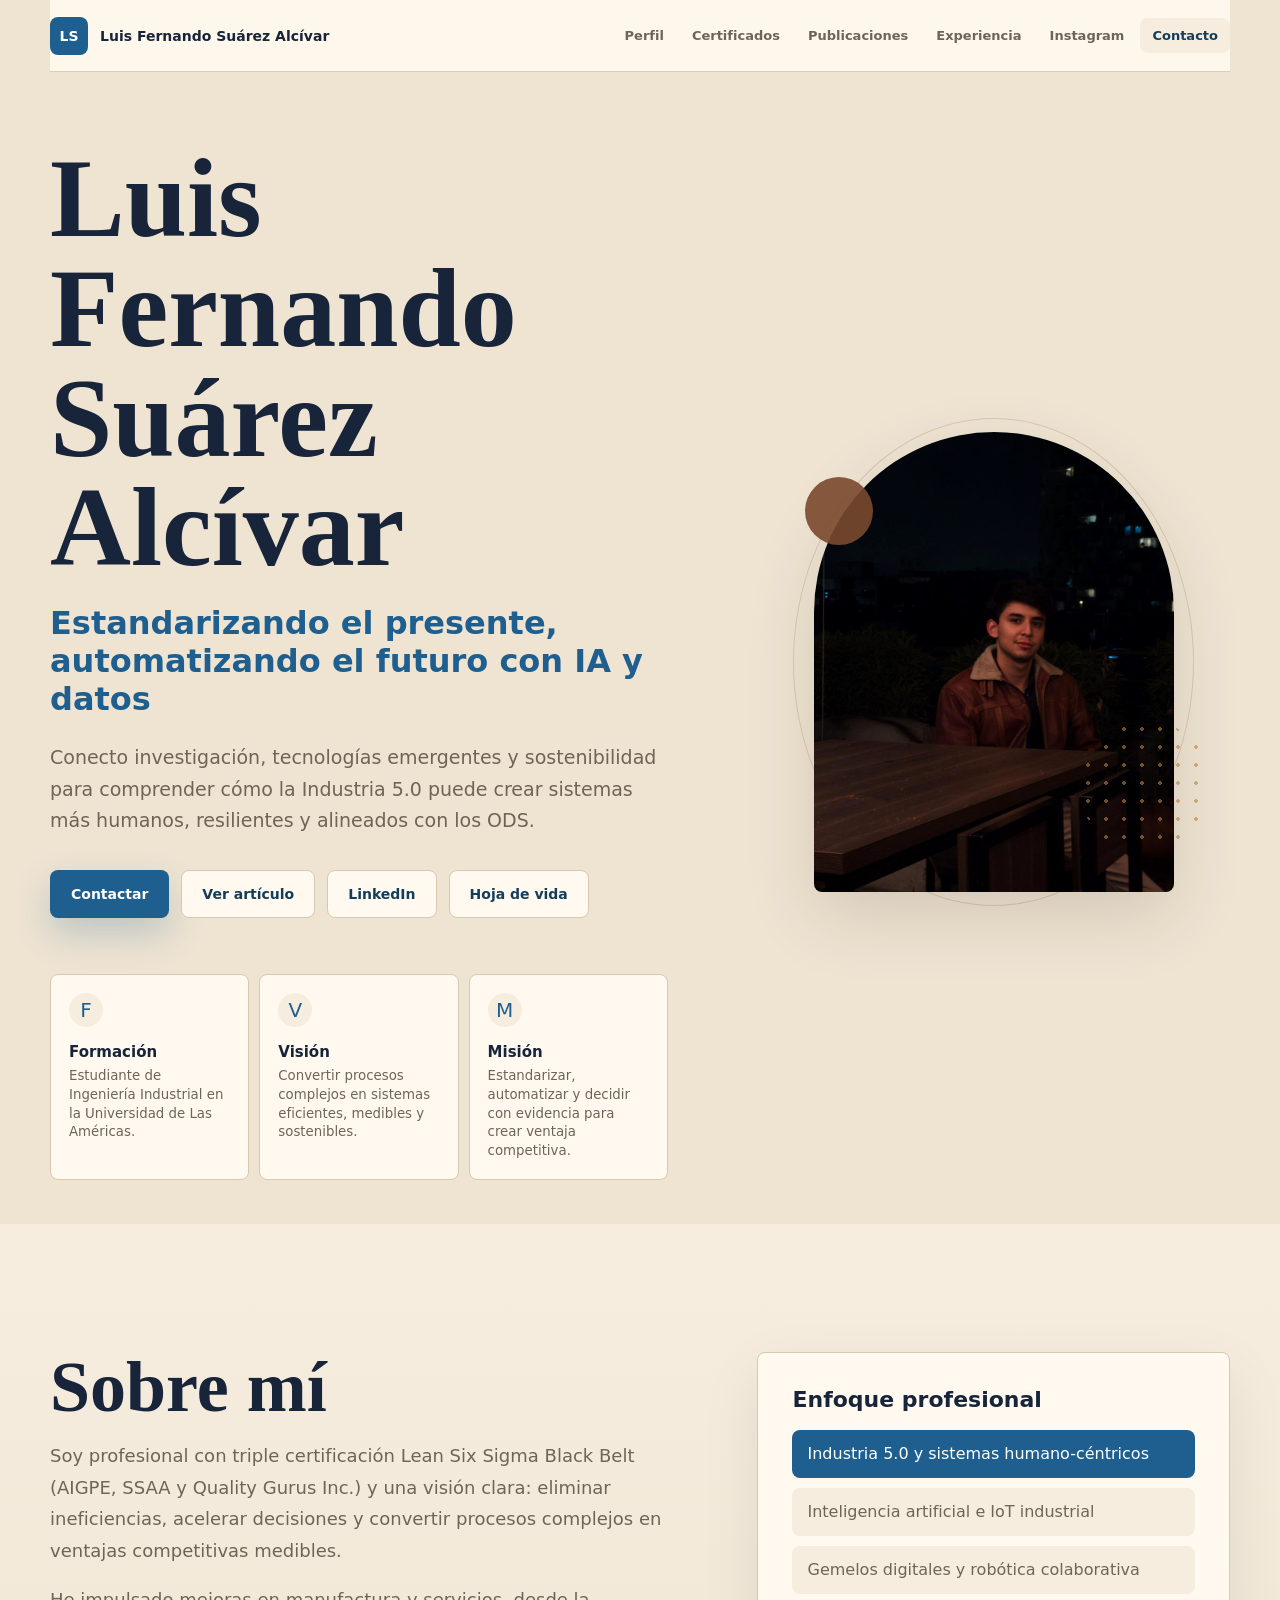
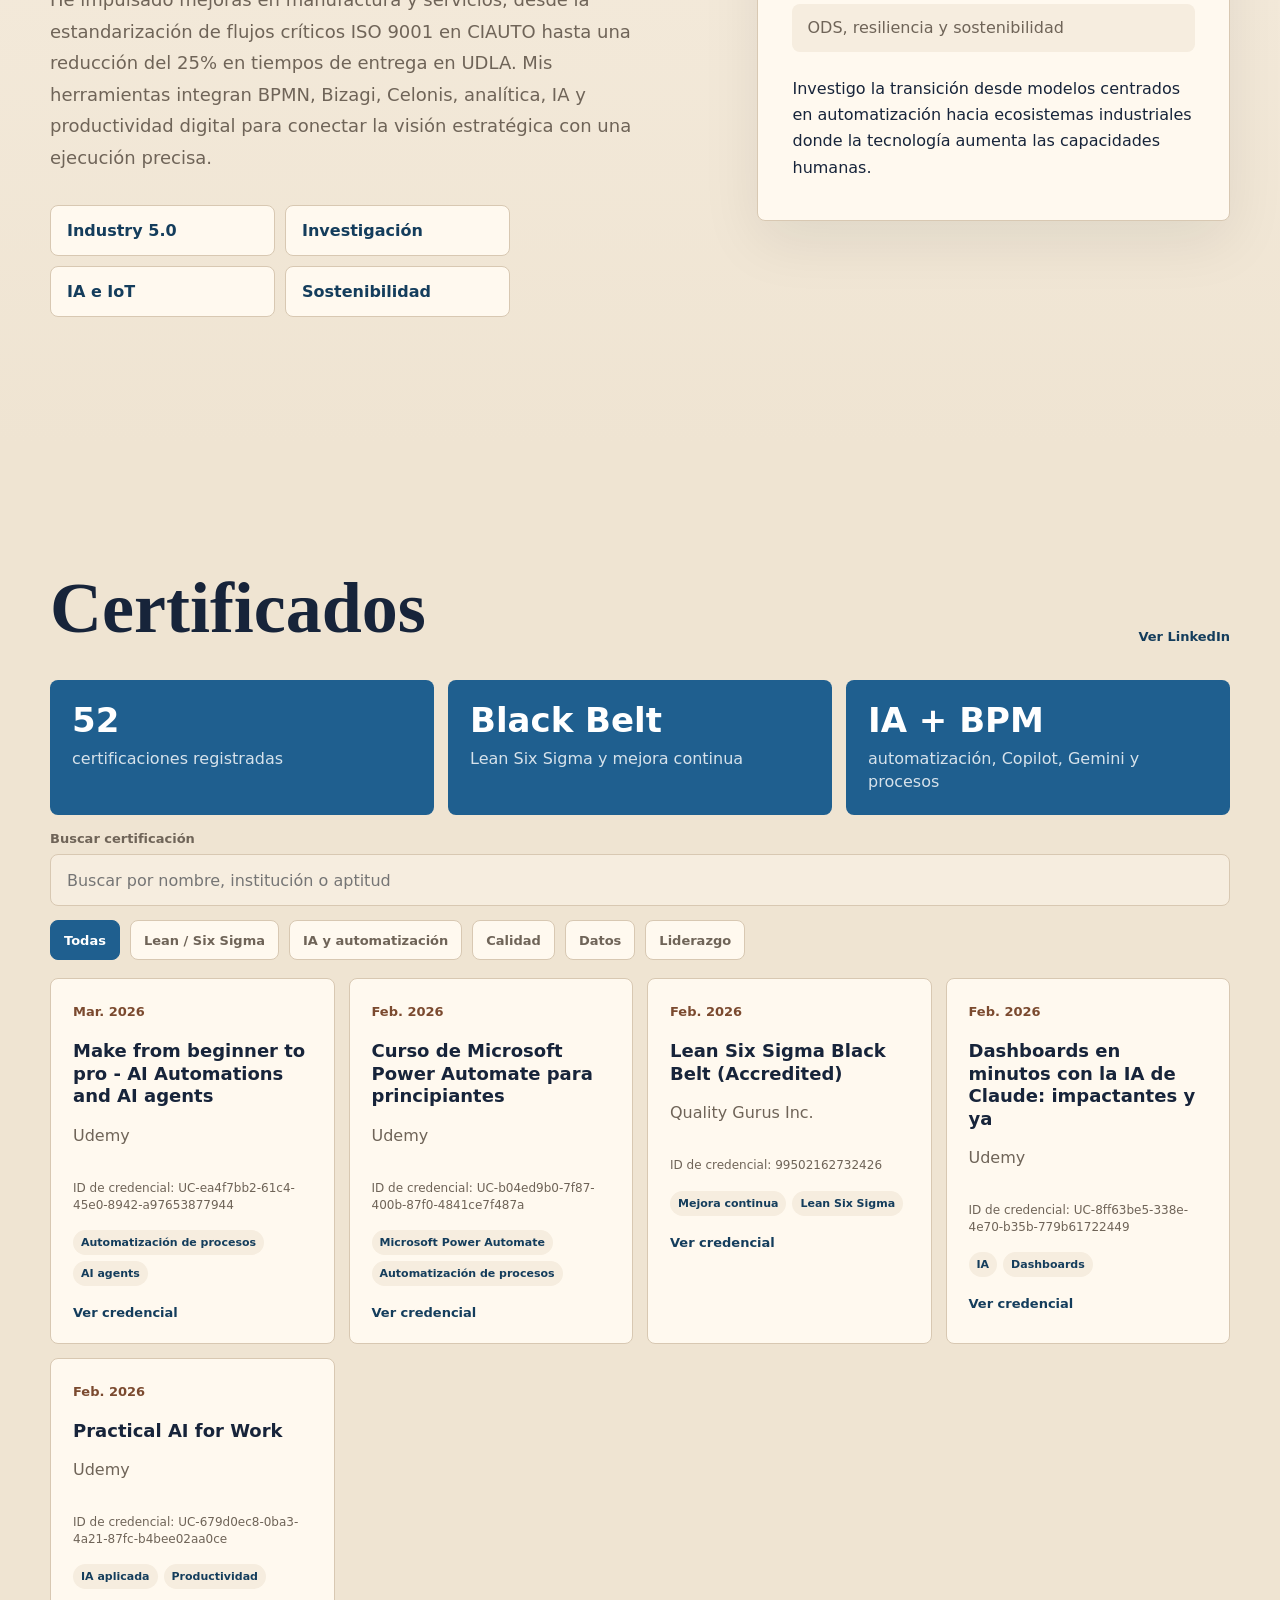
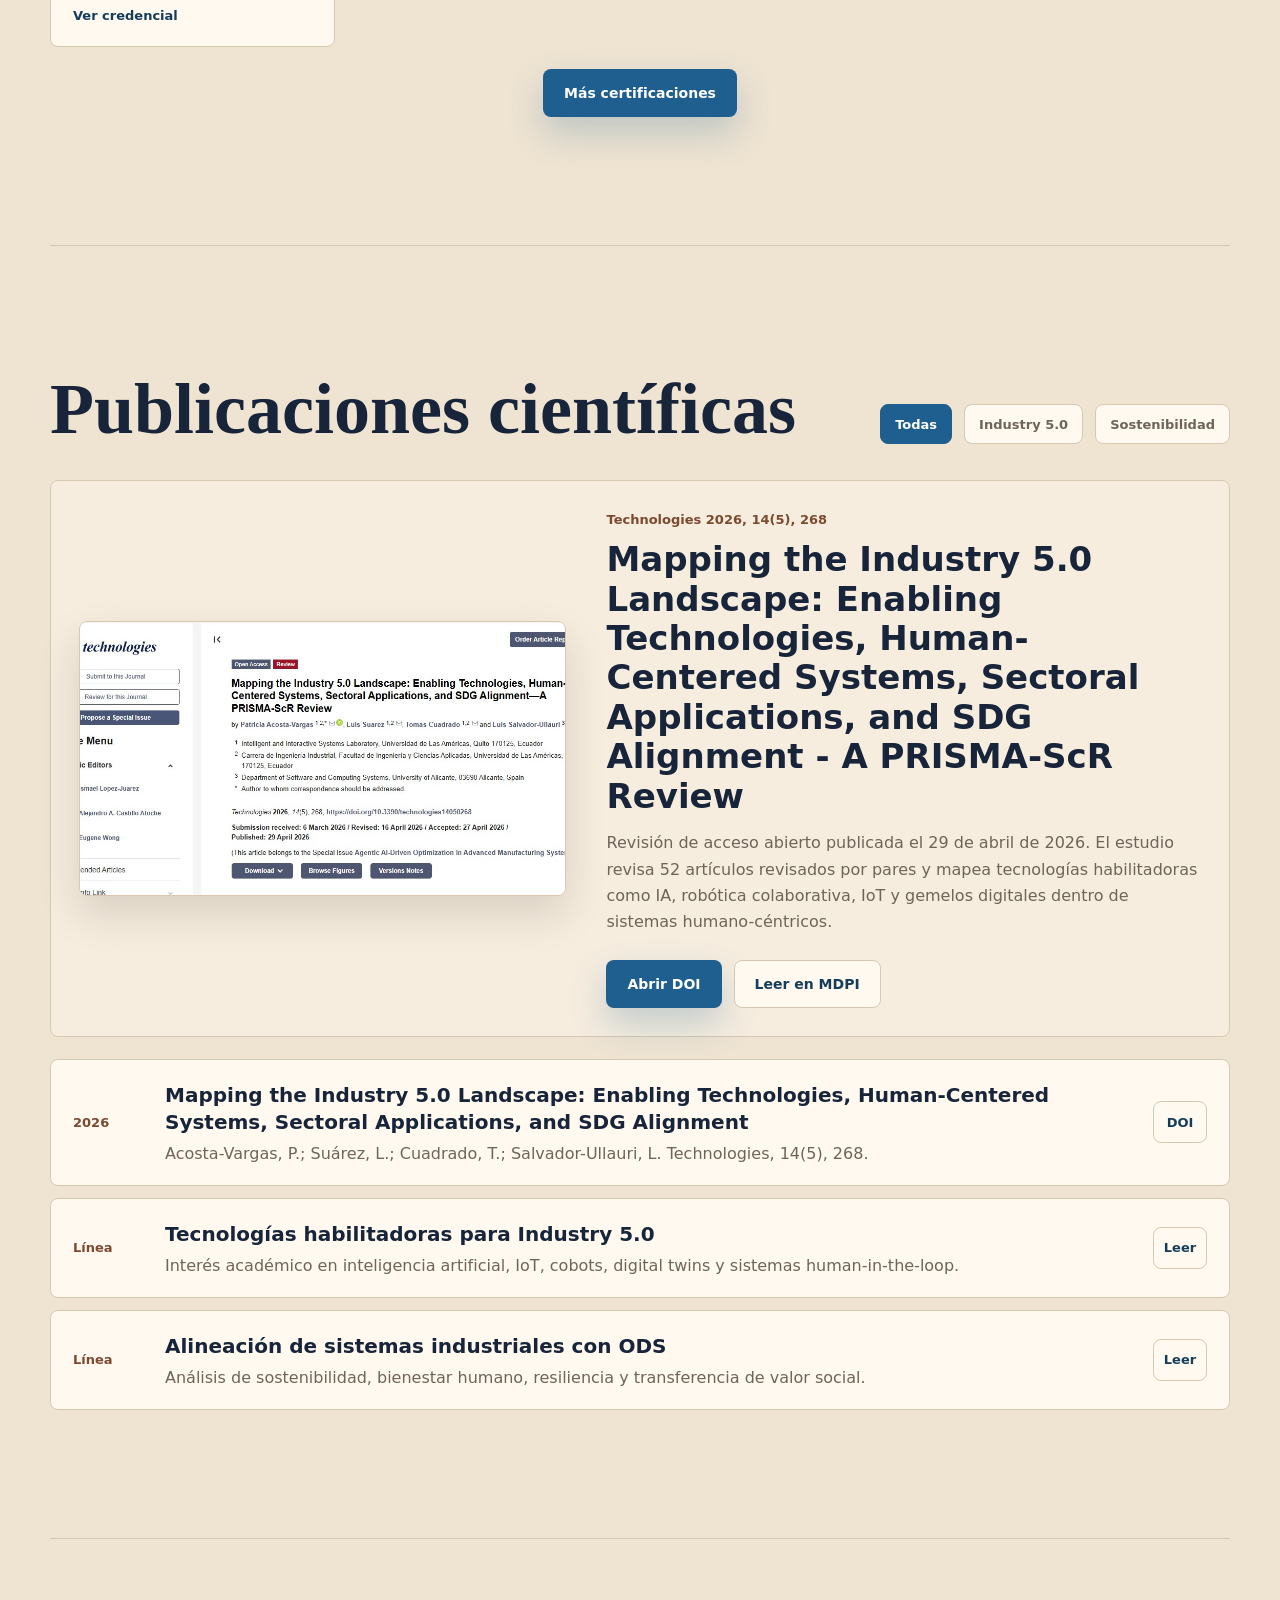
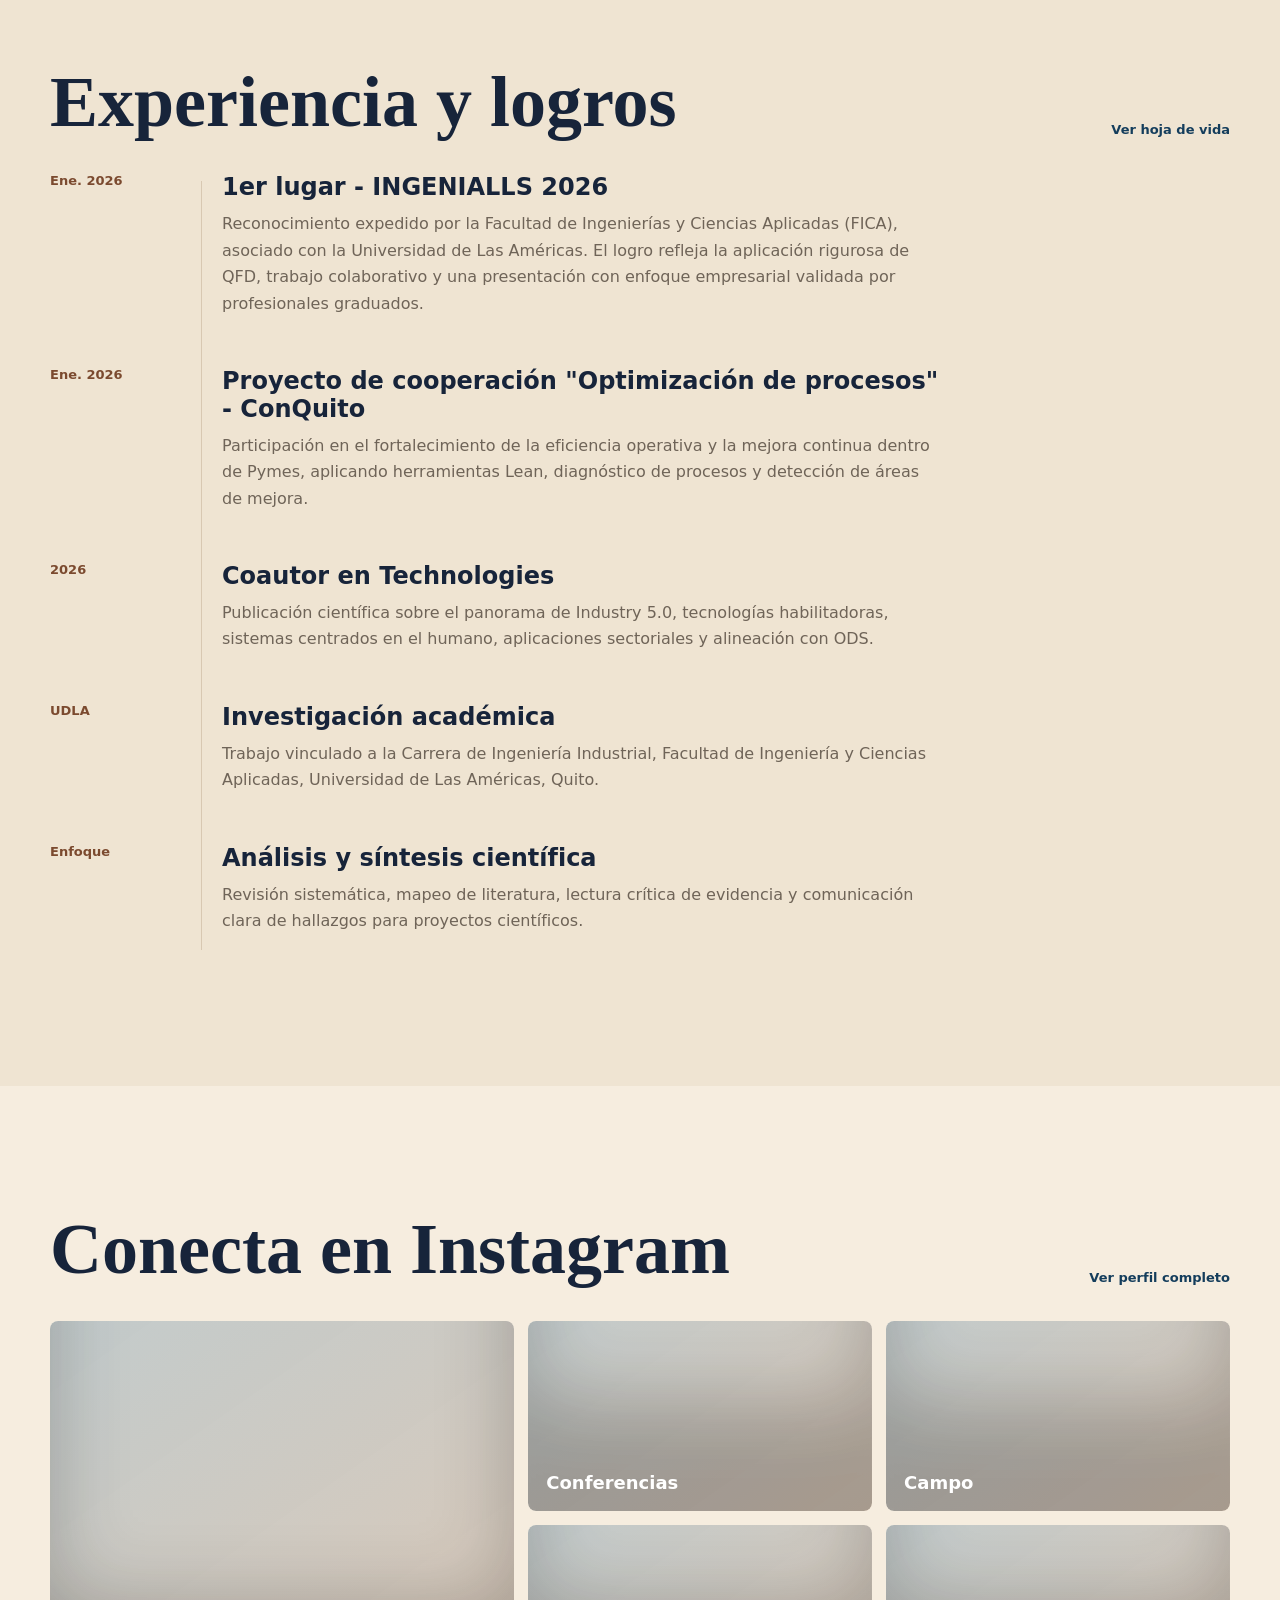
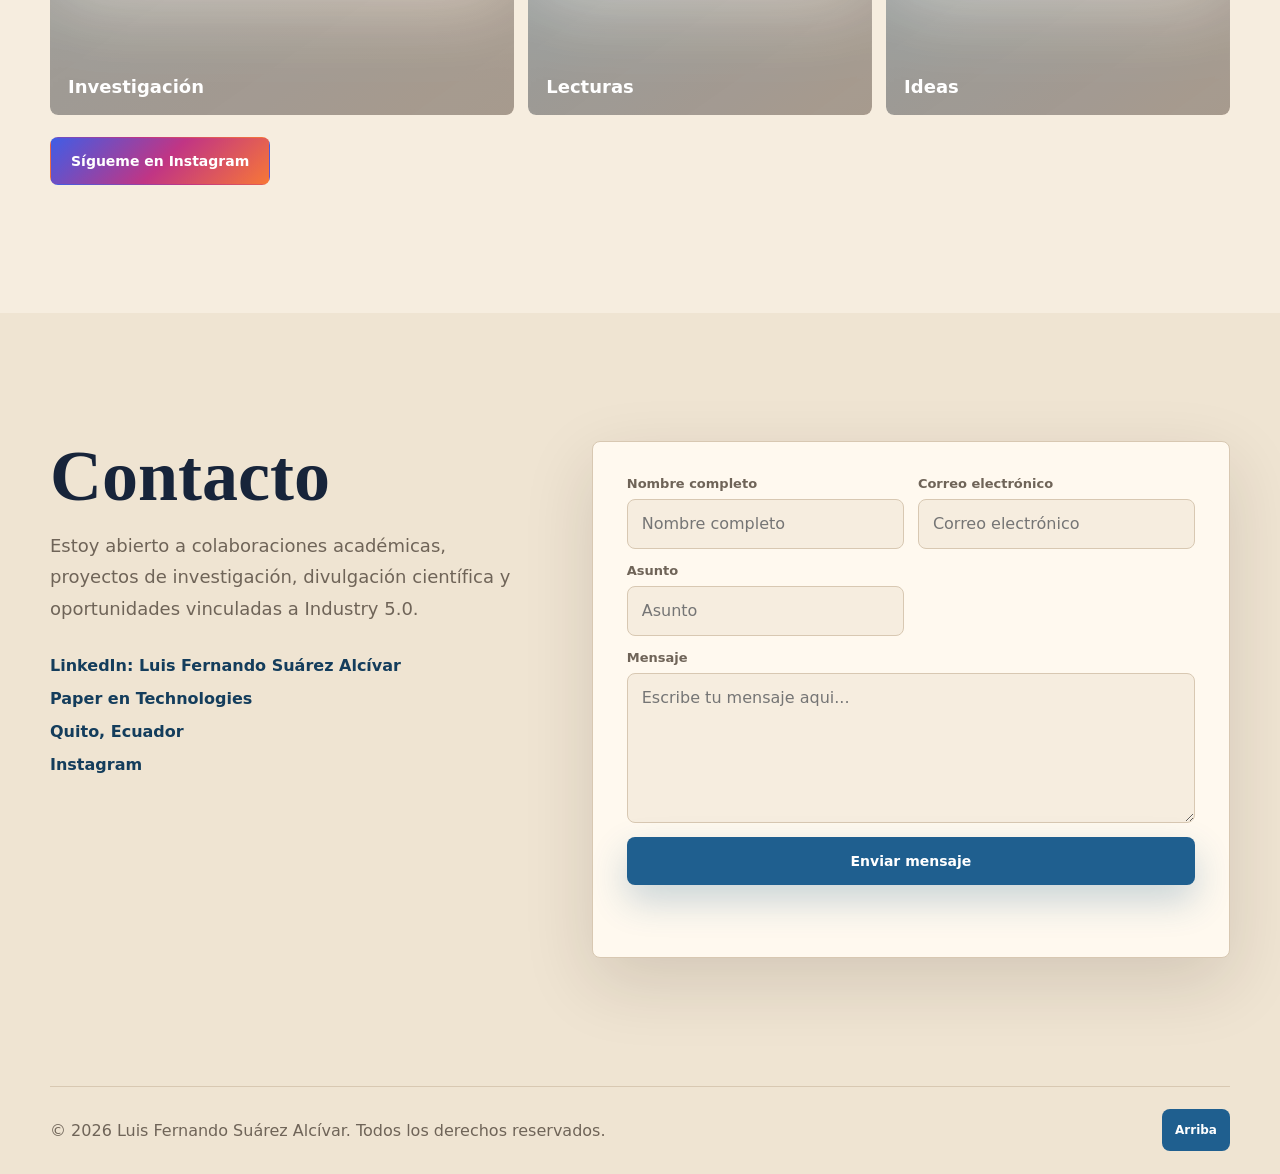
==== index.html @ bac282fa "Add professional portfolio website" ====
<!DOCTYPE html>
<html lang="es">
  <head>
    <meta charset="UTF-8" />
    <meta name="viewport" content="width=device-width, initial-scale=1.0" />
    <title>Luis Fernando Suárez Alcívar | Perfil profesional</title>
    <meta
      name="description"
      content="Perfil profesional de Luis Fernando Suárez Alcívar: investigación, publicaciones científicas, experiencia, certificados, contacto e Instagram."
    />
    <link rel="stylesheet" href="styles.css" />
  </head>
  <body>
    <header class="site-header">
      <a class="brand" href="#inicio" aria-label="Ir al inicio">
        <span>LS</span>
        <strong>Luis Fernando Suárez Alcívar</strong>
      </a>
      <button class="menu-toggle" aria-label="Abrir menú" aria-expanded="false">
        <span></span><span></span><span></span>
      </button>
      <nav class="nav-links" aria-label="Navegación principal">
        <a class="active" href="#perfil">Perfil</a>
        <a href="#certificados">Certificados</a>
        <a href="#papers">Publicaciones</a>
        <a href="#experiencia">Experiencia</a>
        <a href="#instagram">Instagram</a>
        <a href="#contacto">Contacto</a>
      </nav>
    </header>

    <main id="inicio">
      <section class="hero section-grid">
        <div class="hero-copy reveal">
          <h1>Luis Fernando Suárez Alcívar</h1>
          <p class="role">Estandarizando el presente, automatizando el futuro con IA y datos</p>
          <p class="lead">
            Conecto investigación, tecnologías emergentes y sostenibilidad para
            comprender cómo la Industria 5.0 puede crear sistemas más humanos,
            resilientes y alineados con los ODS.
          </p>
          <div class="hero-actions">
            <a class="button primary" href="#contacto">Contactar</a>
            <a class="button secondary" href="https://www.mdpi.com/2227-7080/14/5/268" target="_blank" rel="noreferrer">Ver artículo</a>
            <a class="button secondary" href="https://www.linkedin.com/in/luis-fernando-su%C3%A1rez-alc%C3%ADvar-9bb5a4295/" target="_blank" rel="noreferrer">LinkedIn</a>
            <a class="button secondary" href="assets/hoja-de-vida-luis-suarez.pdf" target="_blank" rel="noreferrer">Hoja de vida</a>
          </div>
          <div class="proof-row" aria-label="Fortalezas profesionales">
            <article>
              <span class="icon">F</span>
              <strong>Formación</strong>
              <small>Estudiante de Ingeniería Industrial en la Universidad de Las Américas.</small>
            </article>
            <article>
              <span class="icon">V</span>
              <strong>Visión</strong>
              <small>Convertir procesos complejos en sistemas eficientes, medibles y sostenibles.</small>
            </article>
            <article>
              <span class="icon">M</span>
              <strong>Misión</strong>
              <small>Estandarizar, automatizar y decidir con evidencia para crear ventaja competitiva.</small>
            </article>
          </div>
        </div>
        <div class="portrait-wrap reveal" aria-label="Retrato profesional">
          <div class="portrait-orbit"></div>
          <img class="portrait" src="assets/luis-fernando-suarez.jpeg" alt="Retrato de Luis Fernando Suárez Alcívar" />
          <div class="dot-field" aria-hidden="true"></div>
          <div class="coral-dot" aria-hidden="true"></div>
        </div>
      </section>

      <section id="perfil" class="about">
        <div class="section-grid">
          <div class="section-copy reveal">
            <h2>Sobre mí</h2>
            <p>
              Soy profesional con triple certificación Lean Six Sigma Black Belt
              (AIGPE, SSAA y Quality Gurus Inc.) y una visión clara: eliminar
              ineficiencias, acelerar decisiones y convertir procesos complejos
              en ventajas competitivas medibles.
            </p>
            <p>
              He impulsado mejoras en manufactura y servicios, desde la estandarización
              de flujos críticos ISO 9001 en CIAUTO hasta una reducción del 25% en
              tiempos de entrega en UDLA. Mis herramientas integran BPMN, Bizagi, Celonis,
              analítica, IA y productividad digital para conectar la visión estratégica
              con una ejecución precisa.
            </p>
            <div class="value-grid">
              <span>Industry 5.0</span>
              <span>Investigación</span>
              <span>IA e IoT</span>
              <span>Sostenibilidad</span>
            </div>
          </div>
          <div class="focus-panel reveal">
            <h3>Enfoque profesional</h3>
            <button class="focus-item active" data-detail="investigacion">
              Industria 5.0 y sistemas humano-céntricos
            </button>
            <button class="focus-item" data-detail="datos">
              Inteligencia artificial e IoT industrial
            </button>
            <button class="focus-item" data-detail="politicas">
              Gemelos digitales y robótica colaborativa
            </button>
            <button class="focus-item" data-detail="consultoria">
              ODS, resiliencia y sostenibilidad
            </button>
            <p id="focus-detail">
              Investigo la transición desde modelos centrados en automatización hacia
              ecosistemas industriales donde la tecnología aumenta las capacidades humanas.
            </p>
          </div>
        </div>
      </section>

      <section id="certificados" class="content-section">
        <div class="section-heading reveal">
          <h2>Certificados</h2>
          <a href="https://www.linkedin.com/in/luis-fernando-su%C3%A1rez-alc%C3%ADvar-9bb5a4295/" target="_blank" rel="noreferrer">Ver LinkedIn</a>
        </div>
        <div class="cert-summary reveal" aria-label="Resumen de certificaciones">
          <article>
            <strong>52</strong>
            <span>certificaciones registradas</span>
          </article>
          <article>
            <strong>Black Belt</strong>
            <span>Lean Six Sigma y mejora continua</span>
          </article>
          <article>
            <strong>IA + BPM</strong>
            <span>automatización, Copilot, Gemini y procesos</span>
          </article>
        </div>
        <div class="cert-toolbar reveal">
          <label>
            <span>Buscar certificación</span>
            <input id="certificate-search" type="search" placeholder="Buscar por nombre, institución o aptitud" />
          </label>
          <div class="cert-filters" role="group" aria-label="Filtrar certificaciones">
            <button class="cert-filter active" data-cert-filter="all">Todas</button>
            <button class="cert-filter" data-cert-filter="lean">Lean / Six Sigma</button>
            <button class="cert-filter" data-cert-filter="ai">IA y automatización</button>
            <button class="cert-filter" data-cert-filter="quality">Calidad</button>
            <button class="cert-filter" data-cert-filter="data">Datos</button>
            <button class="cert-filter" data-cert-filter="leadership">Liderazgo</button>
          </div>
        </div>
        <div id="certificate-grid" class="certificate-track reveal" aria-live="polite"></div>
        <div class="cert-more-row reveal">
          <a class="button primary" href="certificaciones.html">Más certificaciones</a>
        </div>
      </section>

      <section id="papers" class="content-section papers-section">
        <div class="section-heading reveal">
          <h2>Publicaciones científicas</h2>
          <div class="filter-buttons" role="group" aria-label="Filtrar publicaciones">
            <button class="filter active" data-filter="all">Todas</button>
            <button class="filter" data-filter="industry">Industry 5.0</button>
            <button class="filter" data-filter="sostenibilidad">Sostenibilidad</button>
          </div>
        </div>
        <article class="featured-paper reveal">
          <img src="assets/paper-technologies.jpg" alt="Captura del artículo publicado en Technologies" />
          <div>
            <span>Technologies 2026, 14(5), 268</span>
            <h3>Mapping the Industry 5.0 Landscape: Enabling Technologies, Human-Centered Systems, Sectoral Applications, and SDG Alignment - A PRISMA-ScR Review</h3>
            <p>
              Revisión de acceso abierto publicada el 29 de abril de 2026. El estudio revisa 52 artículos
              revisados por pares y mapea tecnologías habilitadoras como IA, robótica colaborativa,
              IoT y gemelos digitales dentro de sistemas humano-céntricos.
            </p>
            <div class="paper-actions">
              <a class="button primary" href="https://doi.org/10.3390/technologies14050268" target="_blank" rel="noreferrer">Abrir DOI</a>
              <a class="button secondary" href="https://www.mdpi.com/2227-7080/14/5/268" target="_blank" rel="noreferrer">Leer en MDPI</a>
            </div>
          </div>
        </article>
        <div class="paper-list reveal">
          <article class="paper" data-category="industry">
            <span>2026</span>
            <div>
              <h3>Mapping the Industry 5.0 Landscape: Enabling Technologies, Human-Centered Systems, Sectoral Applications, and SDG Alignment</h3>
              <p>Acosta-Vargas, P.; Suárez, L.; Cuadrado, T.; Salvador-Ullauri, L. Technologies, 14(5), 268.</p>
            </div>
            <a href="https://doi.org/10.3390/technologies14050268" target="_blank" rel="noreferrer" aria-label="Abrir DOI del artículo Industry 5.0">DOI</a>
          </article>
          <article class="paper" data-category="industry">
            <span>Línea</span>
            <div>
              <h3>Tecnologías habilitadoras para Industry 5.0</h3>
              <p>Interés académico en inteligencia artificial, IoT, cobots, digital twins y sistemas human-in-the-loop.</p>
            </div>
            <a href="https://www.mdpi.com/2227-7080/14/5/268" target="_blank" rel="noreferrer" aria-label="Leer línea de investigación en MDPI">Leer</a>
          </article>
          <article class="paper" data-category="sostenibilidad">
            <span>Línea</span>
            <div>
              <h3>Alineación de sistemas industriales con ODS</h3>
              <p>Análisis de sostenibilidad, bienestar humano, resiliencia y transferencia de valor social.</p>
            </div>
            <a href="https://www.mdpi.com/2227-7080/14/5/268" target="_blank" rel="noreferrer" aria-label="Leer sobre sostenibilidad y ODS">Leer</a>
          </article>
        </div>
      </section>

      <section id="experiencia" class="content-section">
        <div class="section-heading reveal">
          <h2>Experiencia y logros</h2>
          <a href="assets/hoja-de-vida-luis-suarez.pdf" target="_blank" rel="noreferrer">Ver hoja de vida</a>
        </div>
        <div class="timeline reveal">
          <article>
            <time>Ene. 2026</time>
            <div>
              <h3>1er lugar - INGENIALLS 2026</h3>
              <p>Reconocimiento expedido por la Facultad de Ingenierías y Ciencias Aplicadas (FICA), asociado con la Universidad de Las Américas. El logro refleja la aplicación rigurosa de QFD, trabajo colaborativo y una presentación con enfoque empresarial validada por profesionales graduados.</p>
            </div>
          </article>
          <article>
            <time>Ene. 2026</time>
            <div>
              <h3>Proyecto de cooperación "Optimización de procesos" - ConQuito</h3>
              <p>Participación en el fortalecimiento de la eficiencia operativa y la mejora continua dentro de Pymes, aplicando herramientas Lean, diagnóstico de procesos y detección de áreas de mejora.</p>
            </div>
          </article>
          <article>
            <time>2026</time>
            <div>
              <h3>Coautor en Technologies</h3>
              <p>Publicación científica sobre el panorama de Industry 5.0, tecnologías habilitadoras, sistemas centrados en el humano, aplicaciones sectoriales y alineación con ODS.</p>
            </div>
          </article>
          <article>
            <time>UDLA</time>
            <div>
              <h3>Investigación académica</h3>
              <p>Trabajo vinculado a la Carrera de Ingeniería Industrial, Facultad de Ingeniería y Ciencias Aplicadas, Universidad de Las Américas, Quito.</p>
            </div>
          </article>
          <article>
            <time>Enfoque</time>
            <div>
              <h3>Análisis y síntesis científica</h3>
              <p>Revisión sistemática, mapeo de literatura, lectura crítica de evidencia y comunicación clara de hallazgos para proyectos científicos.</p>
            </div>
          </article>
        </div>
      </section>

      <section id="instagram" class="instagram-section">
        <div class="section-heading reveal">
          <h2>Conecta en Instagram</h2>
          <a href="https://www.instagram.com/" target="_blank" rel="noreferrer">Ver perfil completo</a>
        </div>
        <div class="instagram-grid reveal" aria-label="Vista previa de Instagram">
          <a class="insta-card post-1" href="https://www.instagram.com/" target="_blank" rel="noreferrer"><span>Investigación</span></a>
          <a class="insta-card post-2" href="https://www.instagram.com/" target="_blank" rel="noreferrer"><span>Conferencias</span></a>
          <a class="insta-card post-3" href="https://www.instagram.com/" target="_blank" rel="noreferrer"><span>Campo</span></a>
          <a class="insta-card post-4" href="https://www.instagram.com/" target="_blank" rel="noreferrer"><span>Lecturas</span></a>
          <a class="insta-card post-5" href="https://www.instagram.com/" target="_blank" rel="noreferrer"><span>Ideas</span></a>
        </div>
          <a class="button instagram-button" href="https://www.instagram.com/" target="_blank" rel="noreferrer">
          Sígueme en Instagram
        </a>
      </section>

      <section id="contacto" class="contact-section">
        <div class="contact-info reveal">
          <h2>Contacto</h2>
          <p>Estoy abierto a colaboraciones académicas, proyectos de investigación, divulgación científica y oportunidades vinculadas a Industry 5.0.</p>
          <ul>
            <li><a href="https://www.linkedin.com/in/luis-fernando-su%C3%A1rez-alc%C3%ADvar-9bb5a4295/" target="_blank" rel="noreferrer">LinkedIn: Luis Fernando Suárez Alcívar</a></li>
            <li><a href="https://www.mdpi.com/2227-7080/14/5/268" target="_blank" rel="noreferrer">Paper en Technologies</a></li>
            <li>Quito, Ecuador</li>
            <li><a href="https://www.instagram.com/" target="_blank" rel="noreferrer">Instagram</a></li>
          </ul>
        </div>
        <form class="contact-form reveal">
          <label>
            <span>Nombre completo</span>
            <input type="text" name="name" placeholder="Nombre completo" required />
          </label>
          <label>
            <span>Correo electrónico</span>
            <input type="email" name="email" placeholder="Correo electrónico" required />
          </label>
          <label>
            <span>Asunto</span>
            <input type="text" name="subject" placeholder="Asunto" required />
          </label>
          <label class="message-field">
            <span>Mensaje</span>
            <textarea name="message" placeholder="Escribe tu mensaje aqui..." required></textarea>
          </label>
          <button class="button primary" type="submit">Enviar mensaje</button>
          <p class="form-status" role="status" aria-live="polite"></p>
        </form>
      </section>
    </main>

    <footer>
      <p>&copy; 2026 Luis Fernando Suárez Alcívar. Todos los derechos reservados.</p>
      <a href="#inicio" aria-label="Volver arriba">Arriba</a>
    </footer>

    <script src="script.js"></script>
  </body>
</html>
---- styles.css ----
:root {
  --bg: #efe4d2;
  --surface: #fff9ef;
  --ink: #17243a;
  --muted: #6f6458;
  --line: #d8c8b2;
  --soft: #f6eddf;
  --soft-2: #e8ddcc;
  --emerald: #1f5f8f;
  --emerald-dark: #143d5c;
  --coral: #7b4a2f;
  --gold: #b78345;
  --shadow: 0 24px 70px rgba(42, 30, 21, 0.14);
  --radius: 8px;
  --max: 1180px;
}

* {
  box-sizing: border-box;
}

html {
  scroll-behavior: smooth;
}

body {
  margin: 0;
  color: var(--ink);
  background: var(--bg);
  font-family: Inter, ui-sans-serif, system-ui, -apple-system, BlinkMacSystemFont, "Segoe UI", sans-serif;
  letter-spacing: 0;
}

body.menu-open {
  overflow: hidden;
}

a {
  color: inherit;
  text-decoration: none;
}

button,
input,
textarea {
  font: inherit;
}

.site-header {
  position: sticky;
  top: 0;
  z-index: 50;
  display: flex;
  align-items: center;
  justify-content: space-between;
  width: min(var(--max), calc(100% - 40px));
  height: 72px;
  margin: 0 auto;
  background: rgba(255, 249, 239, 0.9);
  border-bottom: 1px solid rgba(216, 200, 178, 0.9);
  backdrop-filter: blur(18px);
}

.brand {
  display: inline-flex;
  align-items: center;
  gap: 12px;
  min-width: 0;
  font-size: 14px;
}

.brand span {
  display: grid;
  place-items: center;
  width: 38px;
  height: 38px;
  color: #fff;
  background: var(--emerald);
  border-radius: var(--radius);
  font-weight: 800;
}

.brand strong {
  white-space: nowrap;
}

.nav-links {
  display: flex;
  align-items: center;
  gap: 4px;
}

.nav-links a {
  padding: 10px 12px;
  border-radius: var(--radius);
  color: var(--muted);
  font-size: 13px;
  font-weight: 700;
  transition: color 180ms ease, background 180ms ease;
}

.nav-links a:hover,
.nav-links a.active {
  color: var(--emerald-dark);
  background: var(--soft);
}

.menu-toggle {
  display: none;
  width: 42px;
  height: 42px;
  padding: 0;
  background: transparent;
  border: 1px solid var(--line);
  border-radius: var(--radius);
}

.menu-toggle span {
  display: block;
  width: 18px;
  height: 2px;
  margin: 4px auto;
  background: var(--ink);
}

.section-grid {
  display: grid;
  grid-template-columns: minmax(0, 1.02fr) minmax(320px, 0.78fr);
  gap: clamp(36px, 7vw, 90px);
  width: min(var(--max), calc(100% - 40px));
  margin: 0 auto;
}

.hero {
  min-height: calc(100vh - 72px);
  align-items: center;
  padding: 72px 0 44px;
}

.hero h1,
.section-copy h2,
.section-heading h2,
.contact-info h2 {
  margin: 0;
  font-family: Georgia, "Times New Roman", serif;
  font-weight: 700;
  line-height: 0.98;
  letter-spacing: 0;
}

.hero h1 {
  max-width: 780px;
  font-size: clamp(58px, 9vw, 112px);
}

.role {
  margin: 22px 0 0;
  color: var(--emerald);
  font-size: clamp(20px, 3vw, 32px);
  font-weight: 800;
  line-height: 1.18;
}

.lead {
  max-width: 650px;
  margin: 24px 0 0;
  color: var(--muted);
  font-size: 19px;
  line-height: 1.65;
}

.hero-actions,
.filter-buttons {
  display: flex;
  flex-wrap: wrap;
  gap: 12px;
}

.hero-actions {
  margin-top: 34px;
}

.button {
  display: inline-flex;
  align-items: center;
  justify-content: center;
  min-height: 48px;
  padding: 0 20px;
  border: 1px solid transparent;
  border-radius: var(--radius);
  font-size: 14px;
  font-weight: 800;
  cursor: pointer;
  transition: transform 180ms ease, box-shadow 180ms ease, background 180ms ease;
}

.button:hover,
.paper a:hover,
.certificate-track a:hover,
.section-heading a:hover {
  transform: translateY(-2px);
}

.primary {
  color: #fff;
  background: var(--emerald);
  box-shadow: 0 16px 36px rgba(31, 95, 143, 0.24);
}

.secondary {
  color: var(--emerald-dark);
  background: var(--surface);
  border-color: var(--line);
}

.proof-row {
  display: grid;
  grid-template-columns: repeat(3, minmax(0, 1fr));
  gap: 10px;
  margin-top: 56px;
}

.proof-row article,
.focus-panel,
.certificate-track article,
.paper,
.contact-form {
  border: 1px solid var(--line);
  border-radius: var(--radius);
  background: var(--surface);
}

.proof-row article {
  min-height: 132px;
  padding: 18px;
}

.proof-row .icon {
  display: inline-grid;
  place-items: center;
  width: 34px;
  height: 34px;
  margin-bottom: 16px;
  color: var(--emerald);
  background: var(--soft);
  border-radius: 50%;
  font-size: 20px;
}

.proof-row strong,
.proof-row small {
  display: block;
}

.proof-row strong {
  font-size: 15px;
}

.proof-row small {
  margin-top: 6px;
  color: var(--muted);
  line-height: 1.4;
}

.portrait-wrap {
  position: relative;
  min-height: 560px;
  display: grid;
  place-items: center;
}

.portrait-orbit {
  position: absolute;
  inset: 36px;
  border: 1px solid var(--line);
  border-radius: 50%;
}

.portrait {
  position: relative;
  width: min(78vw, 360px);
  height: min(78vw, 460px);
  overflow: hidden;
  border-radius: 180px 180px 8px 8px;
  object-fit: cover;
  object-position: 50% 46%;
  box-shadow: var(--shadow);
  filter: saturate(1.06) contrast(1.04);
}

.portrait-head {
  width: 130px;
  height: 130px;
  margin-top: 86px;
  background: linear-gradient(145deg, #f7d1ba, #d9987f);
  border-radius: 50%;
  box-shadow: inset -14px -18px 32px rgba(90, 45, 33, 0.12);
}

.portrait-body {
  width: 245px;
  height: 230px;
  margin-top: 24px;
  background: linear-gradient(155deg, var(--emerald-dark), var(--emerald));
  border-radius: 120px 120px 0 0;
}

.dot-field,
.coral-dot {
  position: absolute;
  border-radius: 50%;
}

.dot-field {
  right: 4%;
  bottom: 16%;
  width: 132px;
  height: 132px;
  background-image: radial-gradient(var(--gold) 2px, transparent 2px);
  background-size: 18px 18px;
  opacity: 0.6;
}

.coral-dot {
  left: 10%;
  top: 17%;
  width: 68px;
  height: 68px;
  background: var(--coral);
  opacity: 0.9;
}

.about,
.content-section,
.instagram-section,
.contact-section {
  padding: clamp(76px, 10vw, 128px) 0;
}

.about {
  background: linear-gradient(180deg, var(--soft) 0%, var(--bg) 100%);
}

.section-copy h2,
.section-heading h2,
.contact-info h2 {
  font-size: clamp(42px, 6vw, 72px);
}

.section-copy p,
.contact-info p,
.section-intro {
  max-width: 620px;
  color: var(--muted);
  font-size: 18px;
  line-height: 1.75;
}

.value-grid {
  display: grid;
  grid-template-columns: repeat(2, minmax(0, 1fr));
  gap: 10px;
  max-width: 460px;
  margin-top: 32px;
}

.value-grid span {
  padding: 15px 16px;
  color: var(--emerald-dark);
  background: var(--surface);
  border: 1px solid var(--line);
  border-radius: var(--radius);
  font-weight: 800;
}

.focus-panel {
  align-self: start;
  padding: clamp(20px, 4vw, 34px);
  box-shadow: 0 20px 60px rgba(17, 24, 23, 0.08);
}

.focus-panel h3 {
  margin: 0 0 18px;
  font-size: 22px;
}

.focus-item {
  display: block;
  width: 100%;
  min-height: 48px;
  margin-top: 10px;
  padding: 0 14px;
  color: var(--muted);
  text-align: left;
  background: var(--soft);
  border: 1px solid transparent;
  border-radius: var(--radius);
  cursor: pointer;
}

.focus-item.active {
  color: #fff;
  background: var(--emerald);
}

#focus-detail {
  min-height: 110px;
  margin: 24px 0 0;
  color: var(--ink);
  line-height: 1.65;
}

.content-section,
.instagram-section,
.contact-section {
  width: min(var(--max), calc(100% - 40px));
  margin: 0 auto;
}

.section-heading {
  display: flex;
  align-items: end;
  justify-content: space-between;
  gap: 20px;
  margin-bottom: 36px;
}

.section-heading a,
.certificate-track a,
.paper a {
  color: var(--emerald-dark);
  font-size: 13px;
  font-weight: 800;
}

.cert-summary {
  display: grid;
  grid-template-columns: repeat(3, minmax(0, 1fr));
  gap: 14px;
  margin-bottom: 16px;
}

.cert-summary article {
  padding: 22px;
  color: #fff;
  background: var(--emerald);
  border-radius: var(--radius);
}

.cert-summary strong,
.cert-summary span {
  display: block;
}

.cert-summary strong {
  font-size: clamp(24px, 3vw, 34px);
  line-height: 1.1;
}

.cert-summary span {
  margin-top: 8px;
  color: rgba(255, 255, 255, 0.82);
  line-height: 1.45;
}

.cert-toolbar {
  display: grid;
  gap: 14px;
  margin-bottom: 18px;
}

.cert-toolbar label {
  display: grid;
  gap: 8px;
}

.cert-toolbar label span {
  color: var(--muted);
  font-size: 13px;
  font-weight: 900;
}

.cert-toolbar input {
  width: 100%;
  height: 52px;
  padding: 0 16px;
  color: var(--ink);
  background: var(--soft);
  border: 1px solid var(--line);
  border-radius: var(--radius);
  outline: none;
}

.cert-filters {
  display: flex;
  flex-wrap: wrap;
  gap: 10px;
}

.cert-filter {
  min-height: 40px;
  padding: 0 13px;
  color: var(--muted);
  background: var(--surface);
  border: 1px solid var(--line);
  border-radius: var(--radius);
  font-size: 13px;
  font-weight: 800;
  cursor: pointer;
}

.cert-filter.active {
  color: #fff;
  background: var(--emerald);
  border-color: var(--emerald);
}

.certificate-track {
  display: grid;
  grid-template-columns: repeat(auto-fit, minmax(255px, 1fr));
  gap: 14px;
}

.certificate-track article {
  min-height: 260px;
  padding: 22px;
  transition: transform 180ms ease, box-shadow 180ms ease;
}

.certificate-track article:hover {
  transform: translateY(-5px);
  box-shadow: var(--shadow);
}

.certificate-track time,
.paper span,
.timeline time {
  color: var(--coral);
  font-size: 13px;
  font-weight: 900;
}

.certificate-track h3 {
  margin: 20px 0 10px;
  font-size: 18px;
  line-height: 1.25;
}

.certificate-track p {
  min-height: 40px;
  color: var(--muted);
  line-height: 1.45;
}

.certificate-track .credential-id {
  display: block;
  min-height: 18px;
  margin: 12px 0;
  color: var(--muted);
  font-size: 12px;
  line-height: 1.4;
}

.certificate-track .skill-tags {
  display: flex;
  flex-wrap: wrap;
  gap: 6px;
  margin: 16px 0;
}

.certificate-track .skill-tags span {
  padding: 6px 8px;
  color: var(--emerald-dark);
  background: var(--soft);
  border-radius: 999px;
  font-size: 11px;
  font-weight: 800;
}

.cert-more-row {
  display: flex;
  justify-content: center;
  margin-top: 22px;
}

.all-certs-section {
  padding-top: 48px;
  padding-bottom: 72px;
}

.all-certs-section .section-heading {
  margin-bottom: 14px;
}

.all-certs-section .certificate-track {
  margin-top: 18px;
}

.cert-page {
  width: min(var(--max), calc(100% - 40px));
  margin: 0 auto;
}

.cert-hero {
  display: grid;
  grid-template-columns: minmax(0, 1fr) minmax(260px, 0.45fr);
  gap: clamp(28px, 6vw, 72px);
  align-items: end;
  padding: clamp(74px, 10vw, 126px) 0 54px;
  border-bottom: 1px solid var(--line);
}

.cert-hero h1 {
  max-width: 840px;
  margin: 0;
  font-family: Georgia, "Times New Roman", serif;
  font-size: clamp(54px, 8vw, 106px);
  line-height: 0.98;
  letter-spacing: 0;
}

.cert-hero p {
  max-width: 760px;
  margin: 24px 0 0;
  color: var(--muted);
  font-size: 19px;
  line-height: 1.7;
}

.cert-phase-nav {
  display: grid;
  gap: 10px;
}

.cert-phase-nav a {
  padding: 14px 16px;
  color: var(--emerald-dark);
  background: var(--soft);
  border: 1px solid var(--line);
  border-radius: var(--radius);
  font-size: 13px;
  font-weight: 900;
}

.cert-phase {
  padding: clamp(54px, 8vw, 86px) 0;
  border-bottom: 1px solid var(--line);
}

.phase-heading {
  display: grid;
  gap: 10px;
  margin-bottom: 24px;
}

.phase-heading span {
  color: var(--coral);
  font-size: 13px;
  font-weight: 900;
}

.phase-heading h2 {
  max-width: 820px;
  margin: 0;
  font-family: Georgia, "Times New Roman", serif;
  font-size: clamp(34px, 5vw, 58px);
  line-height: 1.04;
}

.phase-heading p {
  max-width: 720px;
  margin: 0;
  color: var(--muted);
  font-size: 17px;
  line-height: 1.65;
}

.papers-section {
  border-top: 1px solid var(--line);
  border-bottom: 1px solid var(--line);
}

.filter {
  min-height: 40px;
  padding: 0 14px;
  color: var(--muted);
  background: var(--surface);
  border: 1px solid var(--line);
  border-radius: var(--radius);
  font-size: 13px;
  font-weight: 800;
  cursor: pointer;
}

.filter.active {
  color: #fff;
  background: var(--emerald);
  border-color: var(--emerald);
}

.paper-list {
  display: grid;
  gap: 12px;
}

.featured-paper {
  display: grid;
  grid-template-columns: minmax(280px, 0.82fr) minmax(0, 1fr);
  gap: clamp(22px, 4vw, 40px);
  align-items: center;
  margin-bottom: 22px;
  padding: clamp(18px, 3vw, 28px);
  background: var(--soft);
  border: 1px solid var(--line);
  border-radius: var(--radius);
}

.featured-paper img {
  width: 100%;
  aspect-ratio: 16 / 9;
  object-fit: cover;
  object-position: 52% 26%;
  border: 1px solid var(--line);
  border-radius: var(--radius);
  box-shadow: 0 18px 42px rgba(42, 30, 21, 0.14);
}

.featured-paper span {
  color: var(--coral);
  font-size: 13px;
  font-weight: 900;
}

.featured-paper h3 {
  max-width: 760px;
  margin: 12px 0 14px;
  font-size: clamp(24px, 3vw, 34px);
  line-height: 1.16;
}

.featured-paper p {
  max-width: 710px;
  margin: 0;
  color: var(--muted);
  line-height: 1.65;
}

.paper-actions {
  display: flex;
  flex-wrap: wrap;
  gap: 12px;
  margin-top: 24px;
}

.paper {
  display: grid;
  grid-template-columns: 72px minmax(0, 1fr) auto;
  align-items: center;
  gap: 20px;
  padding: 22px;
}

.paper.is-hidden {
  display: none;
}

.paper h3 {
  margin: 0;
  font-size: 20px;
  line-height: 1.35;
}

.paper p {
  margin: 8px 0 0;
  color: var(--muted);
}

.paper a {
  display: grid;
  place-items: center;
  min-width: 54px;
  height: 42px;
  border: 1px solid var(--line);
  border-radius: var(--radius);
}

.timeline {
  position: relative;
  display: grid;
  gap: 26px;
  max-width: 900px;
}

.timeline::before {
  content: "";
  position: absolute;
  top: 8px;
  bottom: 8px;
  left: 151px;
  width: 1px;
  background: var(--line);
}

.timeline article {
  display: grid;
  grid-template-columns: 130px minmax(0, 1fr);
  gap: 42px;
}

.timeline div {
  padding: 0 0 24px;
}

.timeline h3 {
  margin: 0;
  font-size: 24px;
}

.timeline p {
  max-width: 720px;
  margin: 10px 0 0;
  color: var(--muted);
  line-height: 1.65;
}

.instagram-section {
  background: var(--soft);
  width: 100%;
  max-width: none;
  padding-left: max(20px, calc((100vw - var(--max)) / 2));
  padding-right: max(20px, calc((100vw - var(--max)) / 2));
}

.instagram-grid {
  display: grid;
  grid-template-columns: 1.35fr repeat(2, 1fr);
  grid-auto-rows: 190px;
  gap: 14px;
}

.insta-card {
  position: relative;
  overflow: hidden;
  border-radius: var(--radius);
  background-size: cover;
  background-position: center;
  box-shadow: inset 0 -110px 80px rgba(0, 0, 0, 0.24);
  transition: transform 180ms ease, box-shadow 180ms ease;
}

.insta-card:hover {
  transform: translateY(-4px);
  box-shadow: inset 0 -120px 90px rgba(0, 0, 0, 0.34), var(--shadow);
}

.insta-card:first-child {
  grid-row: span 2;
}

.insta-card span {
  position: absolute;
  left: 18px;
  bottom: 18px;
  color: #fff;
  font-size: 18px;
  font-weight: 900;
}

.post-1 {
  background-image: linear-gradient(145deg, rgba(31, 95, 143, 0.24), rgba(123, 74, 47, 0.22)), url("https://images.unsplash.com/photo-1454165804606-c3d57bc86b40?auto=format&fit=crop&w=900&q=80");
}

.post-2 {
  background-image: linear-gradient(145deg, rgba(31, 95, 143, 0.24), rgba(123, 74, 47, 0.22)), url("https://images.unsplash.com/photo-1517048676732-d65bc937f952?auto=format&fit=crop&w=700&q=80");
}

.post-3 {
  background-image: linear-gradient(145deg, rgba(31, 95, 143, 0.24), rgba(123, 74, 47, 0.22)), url("https://images.unsplash.com/photo-1500530855697-b586d89ba3ee?auto=format&fit=crop&w=700&q=80");
}

.post-4 {
  background-image: linear-gradient(145deg, rgba(31, 95, 143, 0.24), rgba(123, 74, 47, 0.22)), url("https://images.unsplash.com/photo-1519682337058-a94d519337bc?auto=format&fit=crop&w=700&q=80");
}

.post-5 {
  background-image: linear-gradient(145deg, rgba(31, 95, 143, 0.24), rgba(123, 74, 47, 0.22)), url("https://images.unsplash.com/photo-1516321318423-f06f85e504b3?auto=format&fit=crop&w=700&q=80");
}

.instagram-button {
  margin-top: 22px;
  color: #fff;
  background: linear-gradient(135deg, #405de6, #c13584 52%, #f77737);
}

.contact-section {
  display: grid;
  grid-template-columns: 0.85fr 1.15fr;
  gap: clamp(32px, 6vw, 70px);
  align-items: start;
}

.contact-info ul {
  display: grid;
  gap: 14px;
  padding: 0;
  margin: 32px 0 0;
  list-style: none;
}

.contact-info li,
.contact-info a {
  color: var(--emerald-dark);
  font-weight: 800;
}

.contact-form {
  display: grid;
  grid-template-columns: repeat(2, minmax(0, 1fr));
  gap: 14px;
  padding: clamp(20px, 4vw, 34px);
  box-shadow: var(--shadow);
}

.contact-form label {
  display: grid;
  gap: 8px;
}

.contact-form span {
  color: var(--muted);
  font-size: 13px;
  font-weight: 800;
}

.contact-form input,
.contact-form textarea {
  width: 100%;
  border: 1px solid var(--line);
  border-radius: var(--radius);
  background: var(--soft);
  color: var(--ink);
  outline: none;
}

.contact-form input {
  height: 50px;
  padding: 0 14px;
}

.contact-form textarea {
  min-height: 150px;
  resize: vertical;
  padding: 14px;
}

.message-field,
.contact-form button,
.form-status {
  grid-column: 1 / -1;
}

.form-status {
  min-height: 24px;
  margin: 0;
  color: var(--emerald-dark);
  font-weight: 800;
}

footer {
  display: flex;
  align-items: center;
  justify-content: space-between;
  width: min(var(--max), calc(100% - 40px));
  min-height: 88px;
  margin: 0 auto;
  color: var(--muted);
  border-top: 1px solid var(--line);
}

footer a {
  display: grid;
  place-items: center;
  width: 68px;
  height: 42px;
  color: #fff;
  background: var(--emerald);
  border-radius: var(--radius);
  font-size: 12px;
  font-weight: 900;
}

.reveal {
  opacity: 0;
  transform: translateY(22px);
  transition: opacity 650ms ease, transform 650ms ease;
}

.reveal.visible {
  opacity: 1;
  transform: translateY(0);
}

@media (max-width: 920px) {
  .site-header {
    width: min(100% - 28px, var(--max));
  }

  .menu-toggle {
    display: block;
  }

  .nav-links {
    position: fixed;
    inset: 72px 14px auto;
    display: none;
    grid-template-columns: 1fr;
    padding: 12px;
    background: var(--surface);
    border: 1px solid var(--line);
    border-radius: var(--radius);
    box-shadow: var(--shadow);
  }

  .menu-open .nav-links {
    display: grid;
  }

  .section-grid,
  .contact-section,
  .cert-hero {
    grid-template-columns: 1fr;
  }

  .hero {
    padding-top: 48px;
  }

  .portrait-wrap {
    min-height: 440px;
  }

  .proof-row,
  .certificate-track,
  .cert-summary,
  .featured-paper {
    grid-template-columns: repeat(2, minmax(0, 1fr));
  }

  .instagram-grid {
    grid-template-columns: repeat(2, minmax(0, 1fr));
  }
}

@media (max-width: 640px) {
  .brand strong {
    max-width: 180px;
    overflow: hidden;
    text-overflow: ellipsis;
  }

  .hero h1 {
    font-size: 52px;
  }

  .proof-row,
  .certificate-track,
  .cert-summary,
  .featured-paper,
  .instagram-grid,
  .contact-form {
    grid-template-columns: 1fr;
  }

  .paper {
    grid-template-columns: 1fr;
    align-items: start;
  }

  .timeline::before {
    display: none;
  }

  .timeline article {
    grid-template-columns: 1fr;
    gap: 10px;
    padding-bottom: 24px;
    border-bottom: 1px solid var(--line);
  }

  .section-heading {
    align-items: start;
    flex-direction: column;
  }

  .insta-card:first-child {
    grid-row: span 1;
  }
}

@media (prefers-reduced-motion: reduce) {
  *,
  *::before,
  *::after {
    scroll-behavior: auto !important;
    transition: none !important;
    animation: none !important;
  }
}
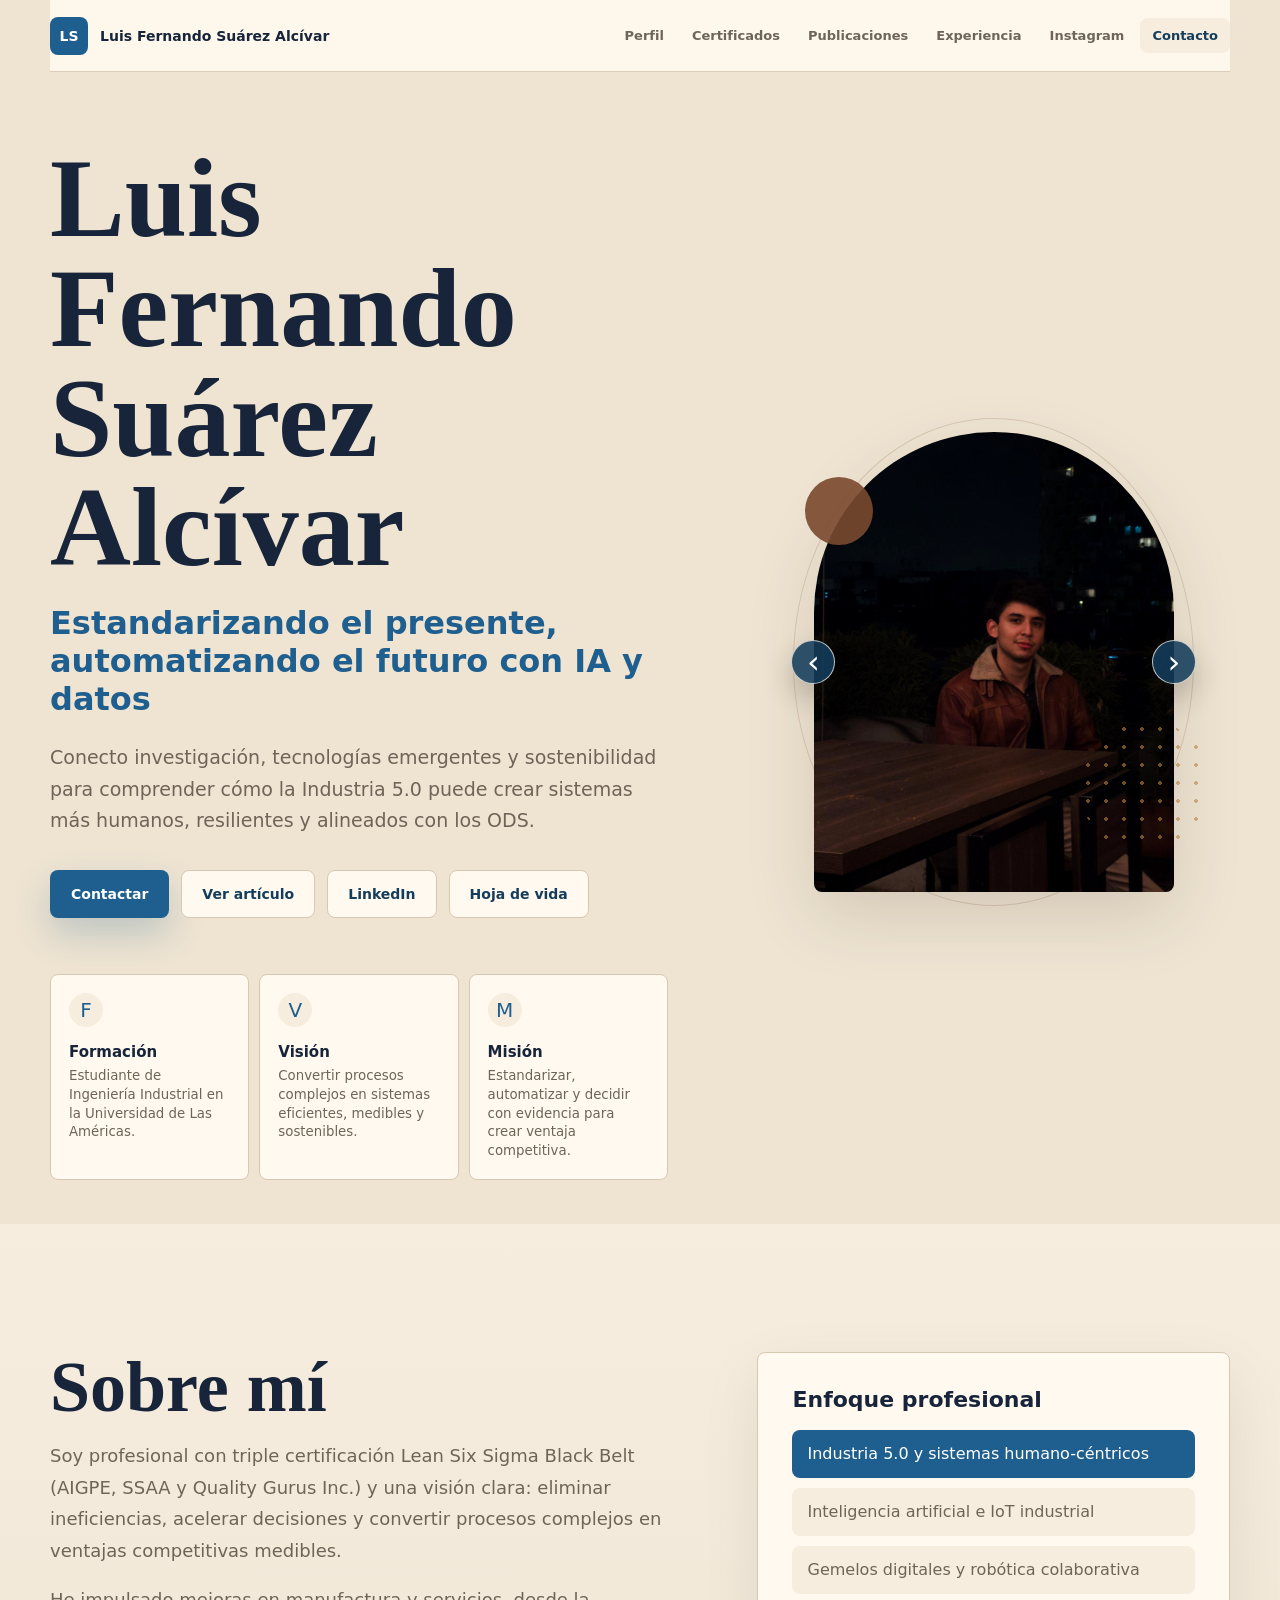
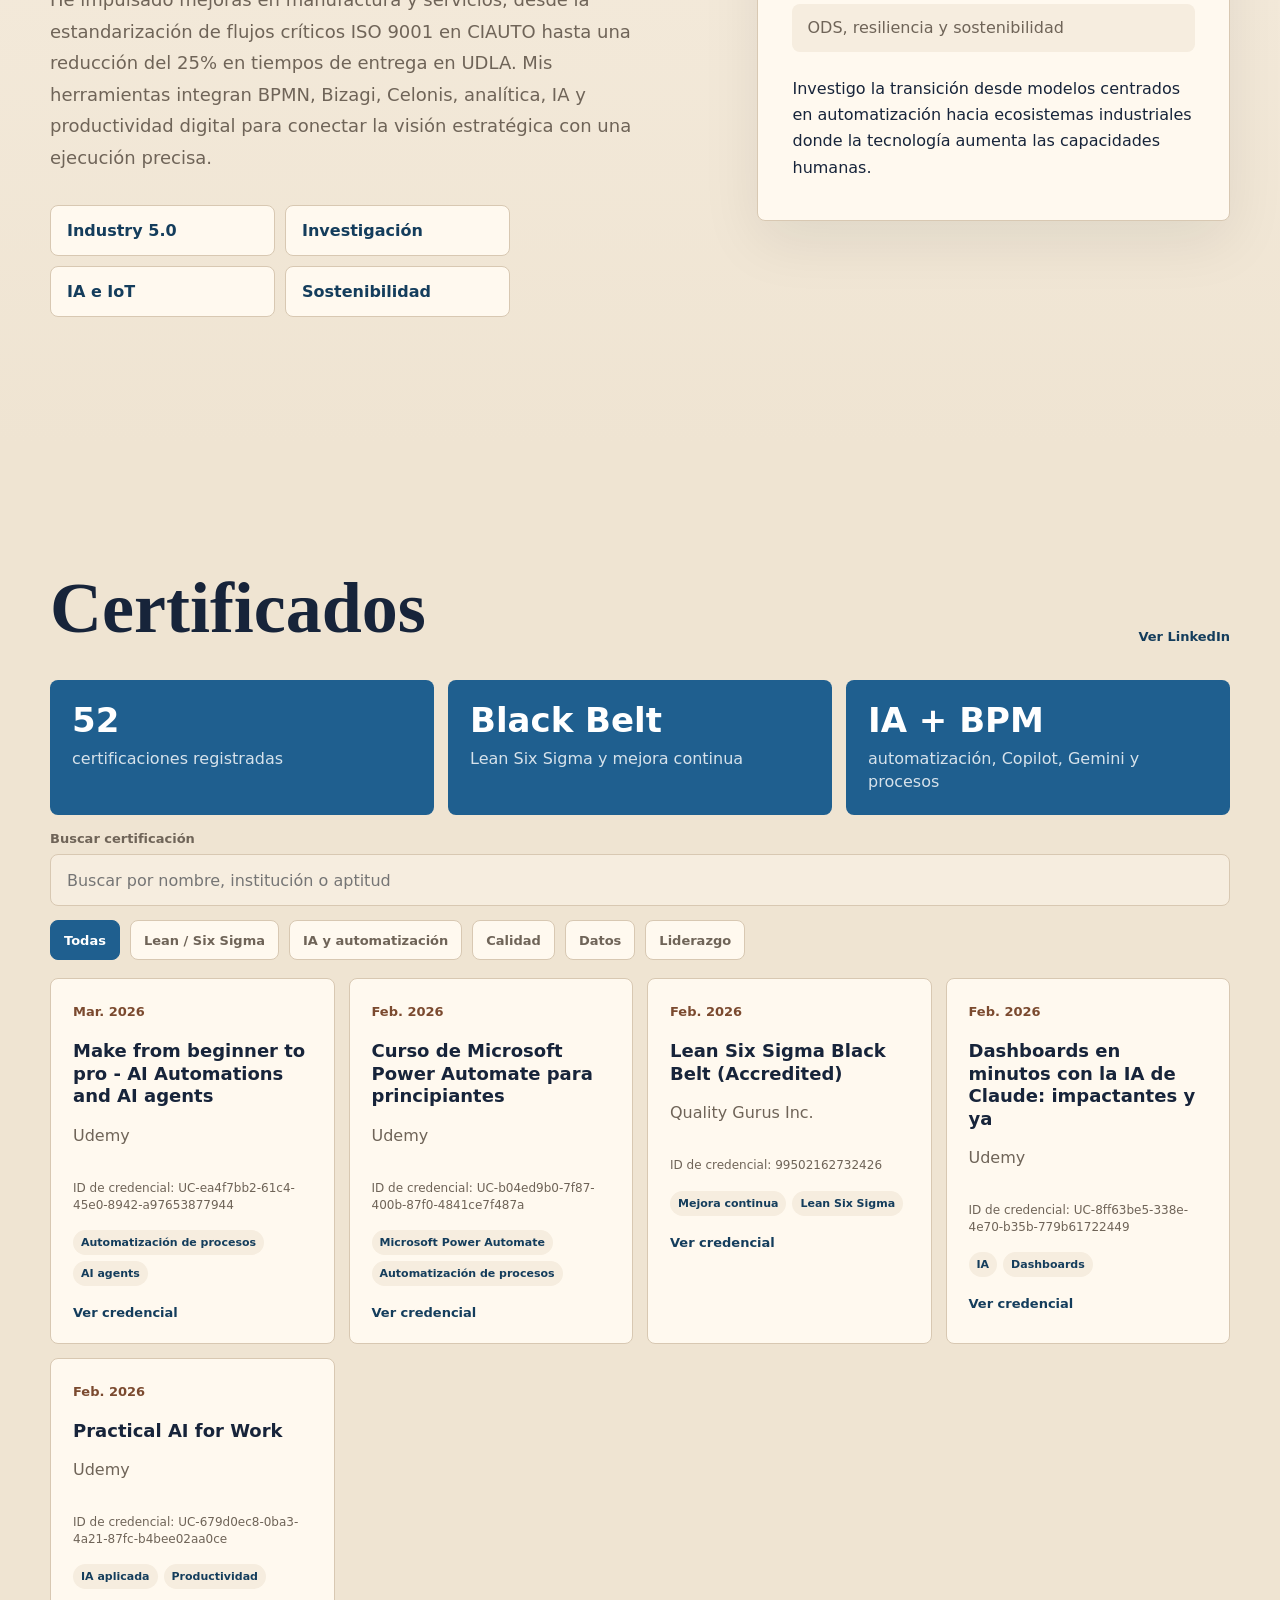
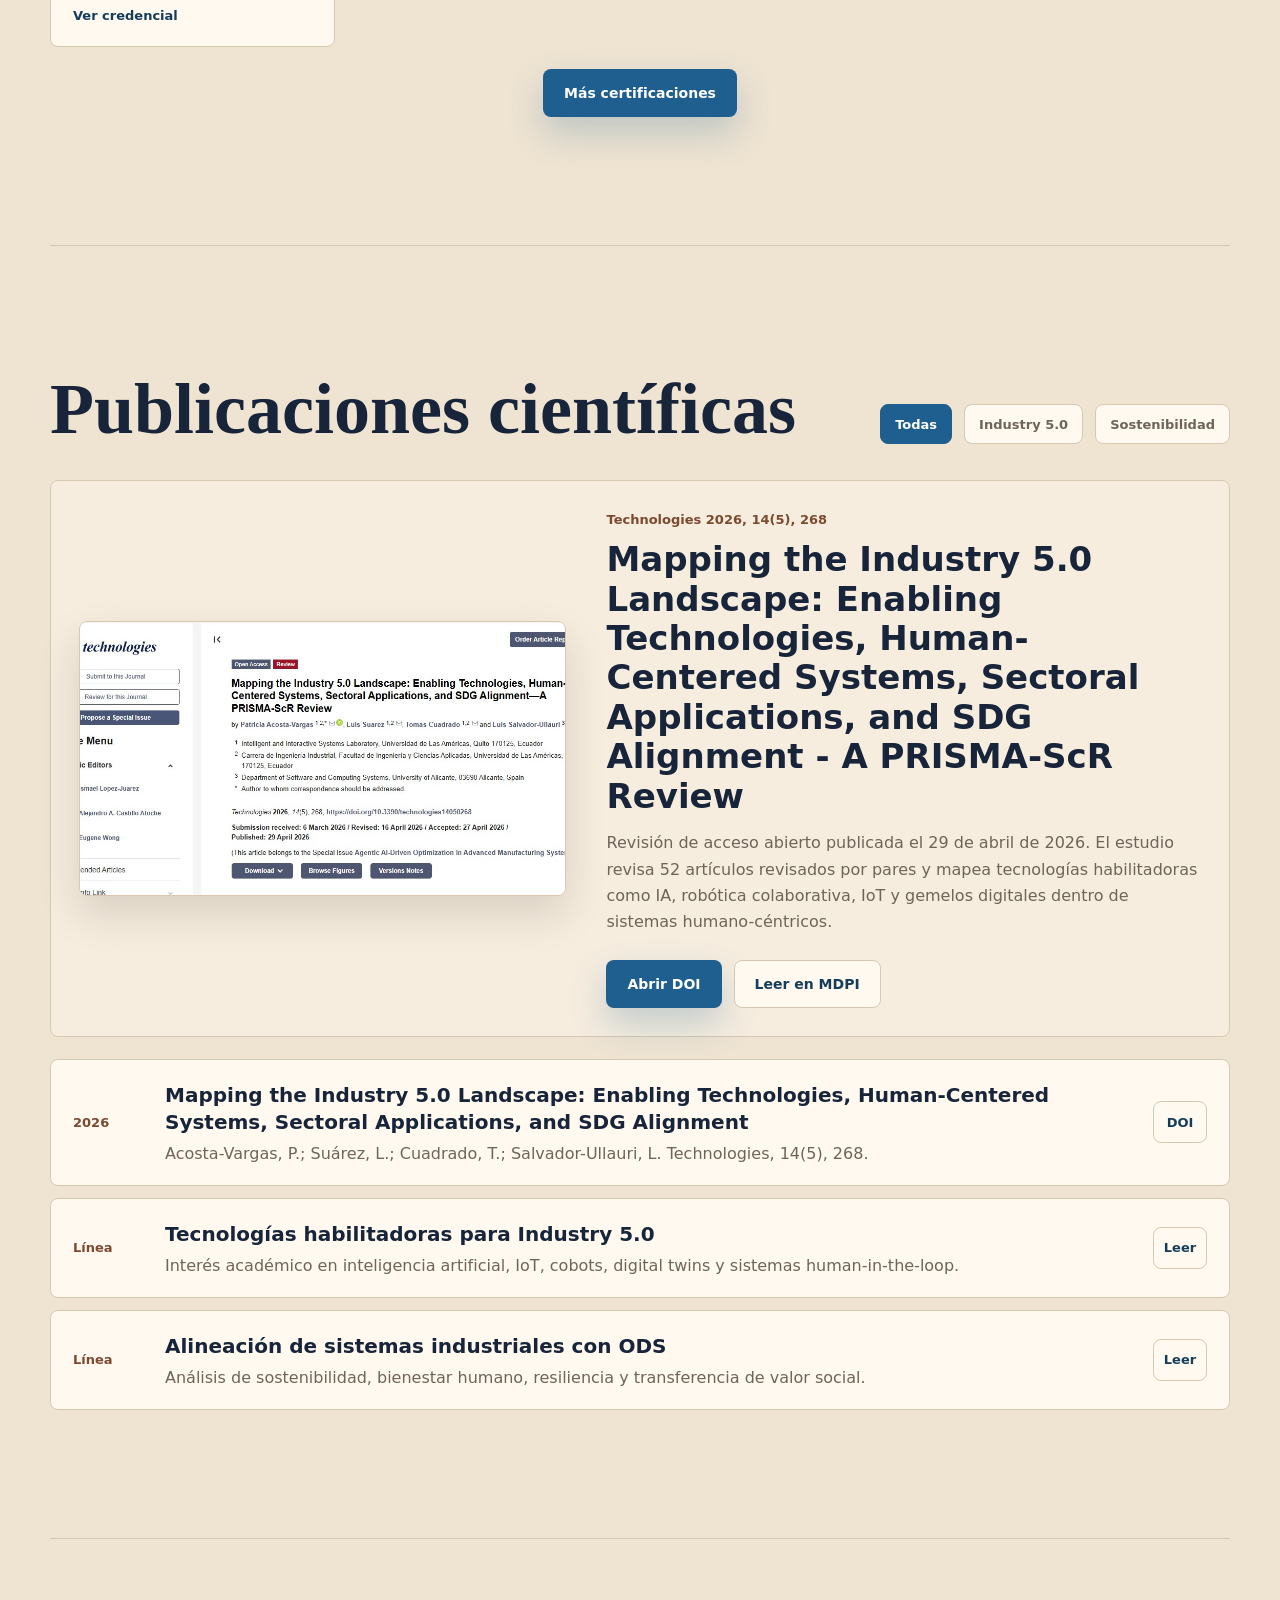
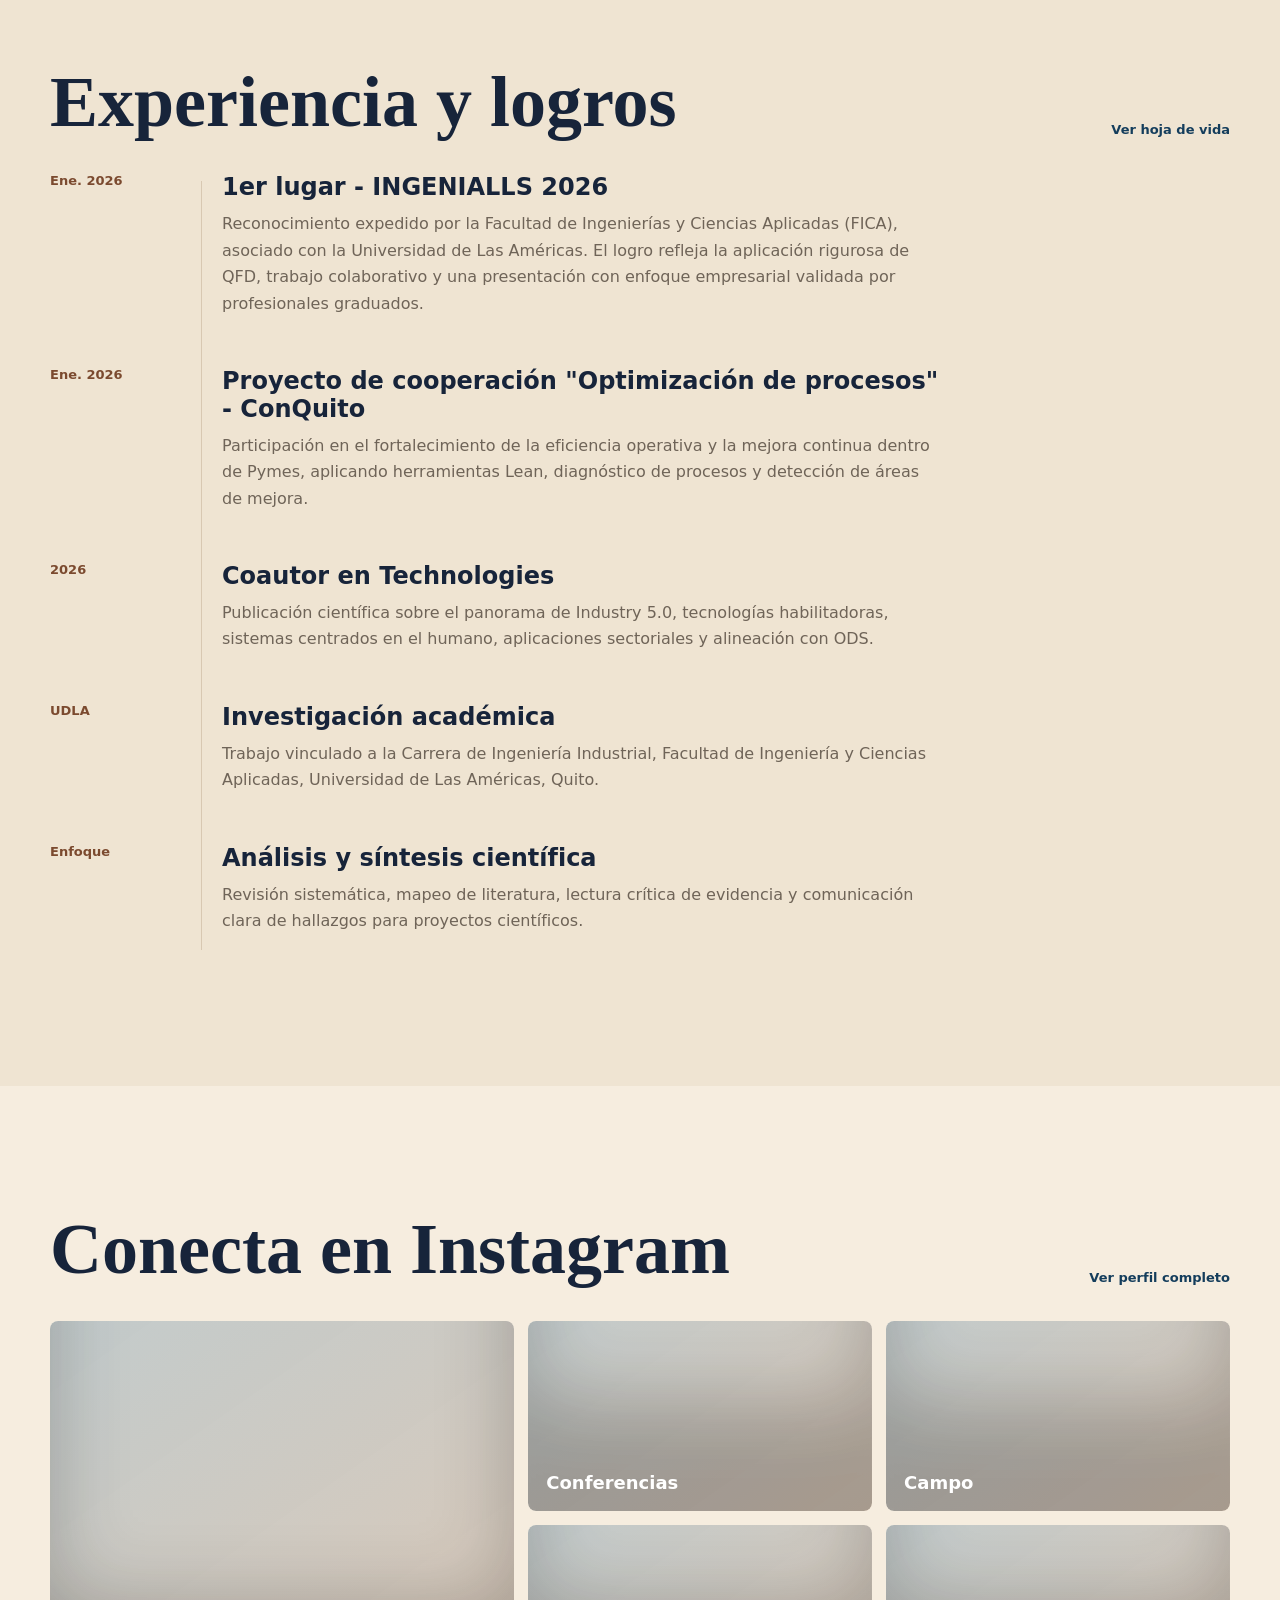
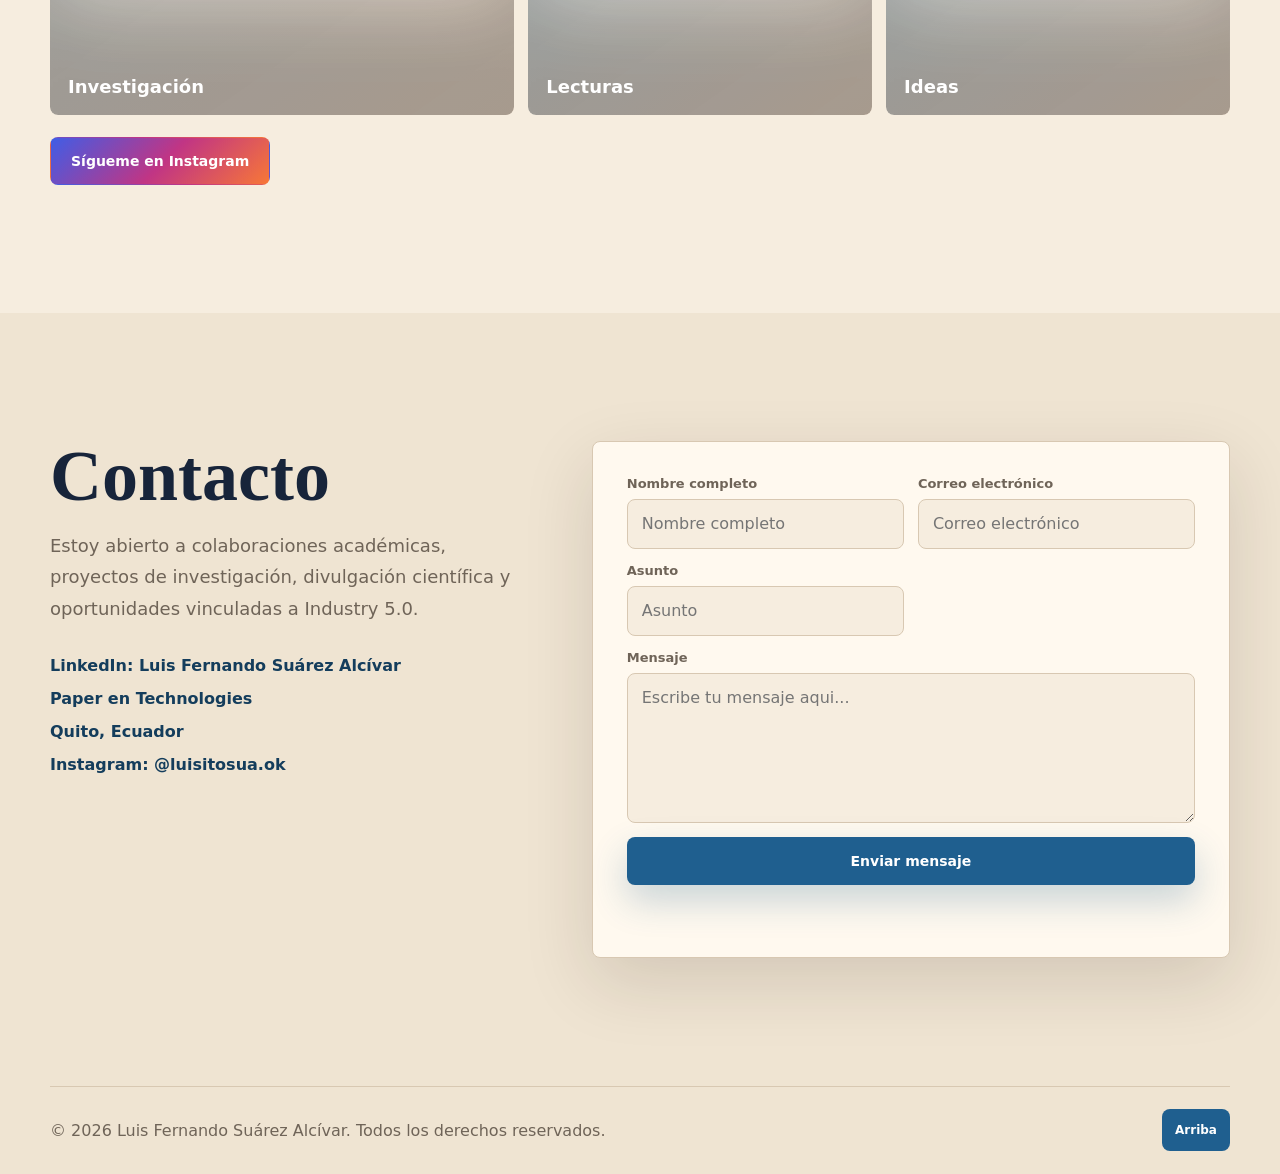
==== commit c641c120: "Add portrait carousel and Instagram link" ====
--- a/index.html
+++ b/index.html
@@ -65,7 +65,15 @@
         </div>
         <div class="portrait-wrap reveal" aria-label="Retrato profesional">
           <div class="portrait-orbit"></div>
-          <img class="portrait" src="assets/luis-fernando-suarez.jpeg" alt="Retrato de Luis Fernando Suárez Alcívar" />
+          <button class="portrait-arrow portrait-prev" type="button" aria-label="Ver foto anterior">‹</button>
+          <img
+            class="portrait"
+            src="assets/luis-fernando-suarez.jpeg"
+            alt="Retrato de Luis Fernando Suárez Alcívar"
+            data-alt-src="assets/luis-fernando-suarez-profesional.jpeg"
+            data-alt-alt="Retrato profesional de Luis Fernando Suárez Alcívar"
+          />
+          <button class="portrait-arrow portrait-next" type="button" aria-label="Ver siguiente foto">›</button>
           <div class="dot-field" aria-hidden="true"></div>
           <div class="coral-dot" aria-hidden="true"></div>
         </div>
@@ -256,16 +264,16 @@
       <section id="instagram" class="instagram-section">
         <div class="section-heading reveal">
           <h2>Conecta en Instagram</h2>
-          <a href="https://www.instagram.com/" target="_blank" rel="noreferrer">Ver perfil completo</a>
+          <a href="https://www.instagram.com/luisitosua.ok/" target="_blank" rel="noreferrer">Ver perfil completo</a>
         </div>
         <div class="instagram-grid reveal" aria-label="Vista previa de Instagram">
-          <a class="insta-card post-1" href="https://www.instagram.com/" target="_blank" rel="noreferrer"><span>Investigación</span></a>
-          <a class="insta-card post-2" href="https://www.instagram.com/" target="_blank" rel="noreferrer"><span>Conferencias</span></a>
-          <a class="insta-card post-3" href="https://www.instagram.com/" target="_blank" rel="noreferrer"><span>Campo</span></a>
-          <a class="insta-card post-4" href="https://www.instagram.com/" target="_blank" rel="noreferrer"><span>Lecturas</span></a>
-          <a class="insta-card post-5" href="https://www.instagram.com/" target="_blank" rel="noreferrer"><span>Ideas</span></a>
-        </div>
-          <a class="button instagram-button" href="https://www.instagram.com/" target="_blank" rel="noreferrer">
+          <a class="insta-card post-1" href="https://www.instagram.com/luisitosua.ok/" target="_blank" rel="noreferrer"><span>Investigación</span></a>
+          <a class="insta-card post-2" href="https://www.instagram.com/luisitosua.ok/" target="_blank" rel="noreferrer"><span>Conferencias</span></a>
+          <a class="insta-card post-3" href="https://www.instagram.com/luisitosua.ok/" target="_blank" rel="noreferrer"><span>Campo</span></a>
+          <a class="insta-card post-4" href="https://www.instagram.com/luisitosua.ok/" target="_blank" rel="noreferrer"><span>Lecturas</span></a>
+          <a class="insta-card post-5" href="https://www.instagram.com/luisitosua.ok/" target="_blank" rel="noreferrer"><span>Ideas</span></a>
+        </div>
+          <a class="button instagram-button" href="https://www.instagram.com/luisitosua.ok/" target="_blank" rel="noreferrer">
           Sígueme en Instagram
         </a>
       </section>
@@ -278,7 +286,7 @@
             <li><a href="https://www.linkedin.com/in/luis-fernando-su%C3%A1rez-alc%C3%ADvar-9bb5a4295/" target="_blank" rel="noreferrer">LinkedIn: Luis Fernando Suárez Alcívar</a></li>
             <li><a href="https://www.mdpi.com/2227-7080/14/5/268" target="_blank" rel="noreferrer">Paper en Technologies</a></li>
             <li>Quito, Ecuador</li>
-            <li><a href="https://www.instagram.com/" target="_blank" rel="noreferrer">Instagram</a></li>
+            <li><a href="https://www.instagram.com/luisitosua.ok/" target="_blank" rel="noreferrer">Instagram: @luisitosua.ok</a></li>
           </ul>
         </div>
         <form class="contact-form reveal">
--- a/styles.css
+++ b/styles.css
@@ -288,6 +288,40 @@
   filter: saturate(1.06) contrast(1.04);
 }
 
+.portrait-arrow {
+  position: absolute;
+  z-index: 4;
+  top: 50%;
+  display: grid;
+  place-items: center;
+  width: 44px;
+  height: 44px;
+  padding: 0;
+  color: #fff;
+  background: rgba(20, 61, 92, 0.88);
+  border: 1px solid rgba(255, 249, 239, 0.72);
+  border-radius: 50%;
+  box-shadow: 0 14px 28px rgba(42, 30, 21, 0.24);
+  cursor: pointer;
+  font-size: 32px;
+  line-height: 1;
+  transform: translateY(-50%);
+  transition: background 180ms ease, transform 180ms ease;
+}
+
+.portrait-arrow:hover {
+  background: var(--coral);
+  transform: translateY(-50%) scale(1.06);
+}
+
+.portrait-prev {
+  left: clamp(2px, 4vw, 34px);
+}
+
+.portrait-next {
+  right: clamp(2px, 4vw, 34px);
+}
+
 .portrait-head {
   width: 130px;
   height: 130px;
